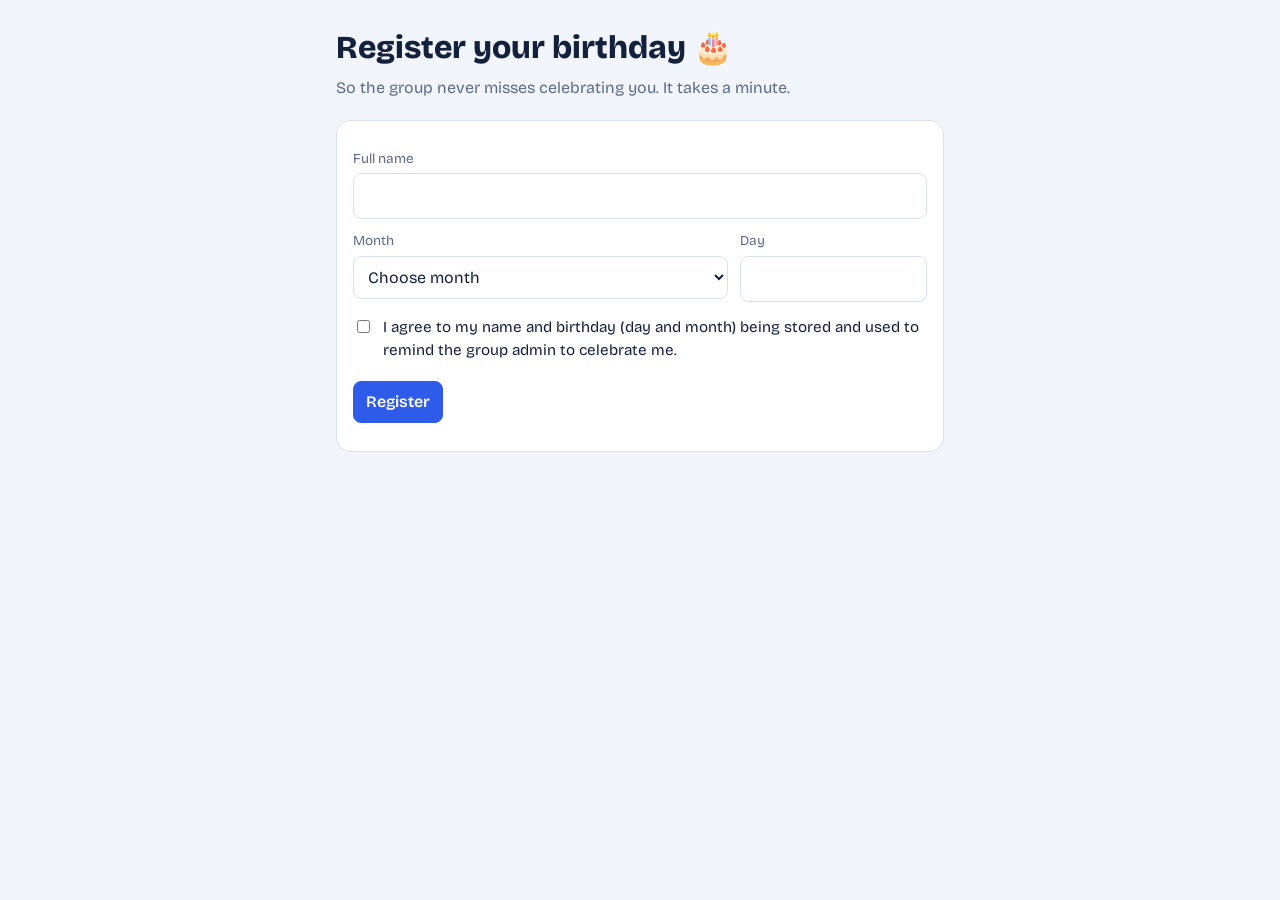
==== index.html @ d1f50517 "Move files to root" ====
<!DOCTYPE html>
<html lang="en">
<head>
<meta charset="utf-8">
<meta name="viewport" content="width=device-width, initial-scale=1">
<title>Register your birthday</title>
<link href="https://fonts.googleapis.com/css2?family=Bricolage+Grotesque:wght@400;600;800&display=swap" rel="stylesheet">
<link rel="stylesheet" href="/style.css">
</head>
<body>
<main>
<h1>Register your birthday 🎂</h1>
<p class="sub">So the group never misses celebrating you. It takes a minute.</p>
<section>
<form id="f" novalidate>
<label for="name">Full name</label>
<input id="name" name="name" autocomplete="name" maxlength="80" required>
<div class="grid">
<div><label for="month">Month</label><select id="month" name="month" required></select></div>
<div><label for="day">Day</label><input id="day" name="day" type="number" min="1" max="31" inputmode="numeric" required></div>
</div>
<input class="hp" name="website" tabindex="-1" autocomplete="off" aria-hidden="true">
<label class="check"><input type="checkbox" name="consent" required> I agree to my name and birthday (day and month) being stored and used to remind the group admin to celebrate me.</label>
<button class="primary" type="submit">Register</button>
<div id="msg" role="status"></div>
</form>
</section>
</main>
<script>
const M=["January","February","March","April","May","June","July","August","September","October","November","December"];
const f=document.getElementById("f"),msg=document.getElementById("msg");
f.month.innerHTML='<option value="">Choose month</option>'+M.map((x,i)=>`<option value="${i+1}">${x}</option>`).join("");
f.onsubmit=async e=>{
  e.preventDefault();
  msg.textContent="Saving...";
  const data=Object.fromEntries(new FormData(f));
  data.consent=f.consent.checked;
  try{
    const r=await fetch("/api/register",{method:"POST",headers:{"Content-Type":"application/json"},body:JSON.stringify(data)});
    const j=await r.json();
    if(r.ok){f.reset();msg.textContent="Thank you! Your birthday has been added. 🎉"}
    else msg.textContent=j.error||"Something went wrong.";
  }catch{msg.textContent="Network error. Please try again."}
};
</script>
</body>
</html>
---- style.css ----
:root{--bg:#f2f5fb;--card:#fff;--ink:#14213d;--mute:#5d6b86;--line:#dbe2ef;--acc:#2f5bea}
@media(prefers-color-scheme:dark){:root{--bg:#0e1424;--card:#172038;--ink:#e8edf8;--mute:#9aa8c4;--line:#2a3657}input,select,button{background:#0e1424!important}button.primary{background:var(--acc)!important}}
*{box-sizing:border-box}
body{margin:0;background:var(--bg);color:var(--ink);font:16px/1.5 "Bricolage Grotesque",system-ui,sans-serif}
main{max-width:640px;margin:0 auto;padding:24px 16px 64px}
h1{font-size:2rem;font-weight:800;margin:0 0 4px}
.sub{color:var(--mute);margin:0 0 20px}
section{background:var(--card);border:1px solid var(--line);border-radius:14px;padding:16px;margin-bottom:16px}
label{display:block;font-size:.85rem;color:var(--mute);margin:12px 0 4px}
input,select{width:100%;font:inherit;padding:10px;border:1px solid var(--line);border-radius:8px;color:var(--ink);background:#fff}
button{font:inherit;cursor:pointer;border:1px solid var(--line);background:#fff;color:var(--ink);padding:8px 12px;border-radius:8px}
button.primary{background:var(--acc);border-color:var(--acc);color:#fff;font-weight:600;margin-top:16px}
:focus-visible{outline:3px solid var(--acc);outline-offset:2px}
.grid{display:grid;grid-template-columns:2fr 1fr;gap:12px}
.check{display:flex;gap:10px;align-items:flex-start;margin-top:14px;color:var(--ink);font-size:.95rem}
.check input{width:auto;margin-top:4px}
.hp{position:absolute;left:-9999px}
#msg{margin-top:12px;font-weight:600}
.item{display:flex;justify-content:space-between;align-items:center;gap:12px;border-top:1px solid var(--line);padding:8px 0}
.item:first-child{border-top:0}
.meta{color:var(--mute);font-size:.9rem}
.row{display:flex;gap:8px;flex-wrap:wrap}
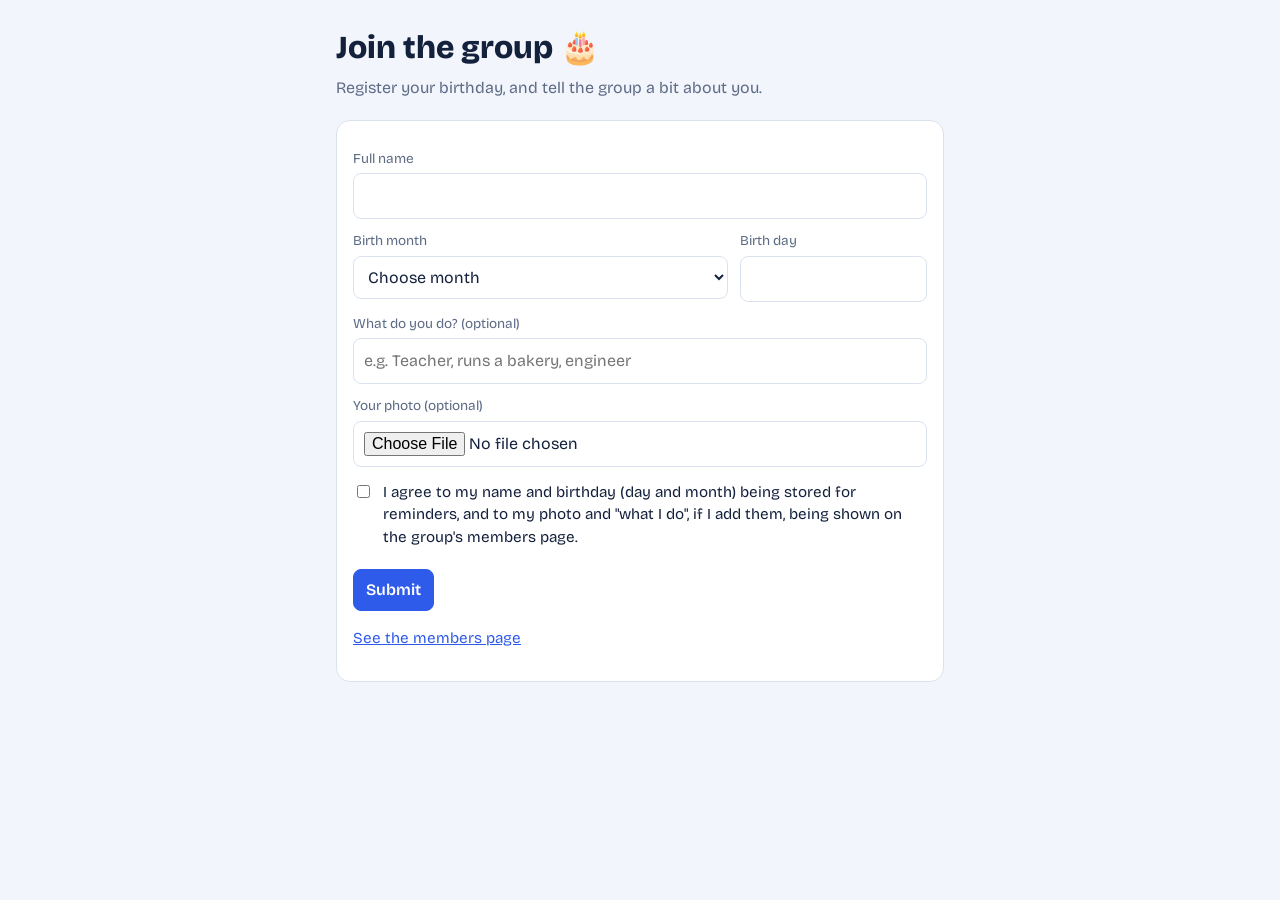
==== commit 9a63d61d: "Update title and form labels in index.html" ====
--- a/index.html
+++ b/index.html
@@ -3,42 +3,52 @@
 <head>
 <meta charset="utf-8">
 <meta name="viewport" content="width=device-width, initial-scale=1">
-<title>Register your birthday</title>
+<title>Join the group directory</title>
 <link href="https://fonts.googleapis.com/css2?family=Bricolage+Grotesque:wght@400;600;800&display=swap" rel="stylesheet">
 <link rel="stylesheet" href="/style.css">
+<style>#prev{width:96px;height:96px;border-radius:50%;object-fit:cover;margin-top:8px;display:none}.links{margin-top:16px;font-size:.95rem}a{color:var(--acc)}</style>
 </head>
 <body>
 <main>
-<h1>Register your birthday 🎂</h1>
-<p class="sub">So the group never misses celebrating you. It takes a minute.</p>
+<h1>Join the group 🎂</h1>
+<p class="sub">Register your birthday, and tell the group a bit about you.</p>
 <section>
 <form id="f" novalidate>
 <label for="name">Full name</label>
 <input id="name" name="name" autocomplete="name" maxlength="80" required>
 <div class="grid">
-<div><label for="month">Month</label><select id="month" name="month" required></select></div>
-<div><label for="day">Day</label><input id="day" name="day" type="number" min="1" max="31" inputmode="numeric" required></div>
+<div><label for="month">Birth month</label><select id="month" name="month" required></select></div>
+<div><label for="day">Birth day</label><input id="day" name="day" type="number" min="1" max="31" inputmode="numeric" required></div>
 </div>
+<label for="occ">What do you do? (optional)</label>
+<input id="occ" name="occupation" maxlength="120" placeholder="e.g. Teacher, runs a bakery, engineer">
+<label for="pic">Your photo (optional)</label>
+<input id="pic" type="file" accept="image/*">
+<img id="prev" alt="Photo preview">
 <input class="hp" name="website" tabindex="-1" autocomplete="off" aria-hidden="true">
-<label class="check"><input type="checkbox" name="consent" required> I agree to my name and birthday (day and month) being stored and used to remind the group admin to celebrate me.</label>
-<button class="primary" type="submit">Register</button>
+<label class="check"><input type="checkbox" name="consent" required> I agree to my name and birthday (day and month) being stored for reminders, and to my photo and "what I do", if I add them, being shown on the group's members page.</label>
+<button class="primary" type="submit">Submit</button>
 <div id="msg" role="status"></div>
 </form>
+<p class="links"><a href="/members.html">See the members page</a></p>
 </section>
 </main>
 <script>
 const M=["January","February","March","April","May","June","July","August","September","October","November","December"];
-const f=document.getElementById("f"),msg=document.getElementById("msg");
+const f=document.getElementById("f"),msg=document.getElementById("msg"),pic=document.getElementById("pic"),prev=document.getElementById("prev");
 f.month.innerHTML='<option value="">Choose month</option>'+M.map((x,i)=>`<option value="${i+1}">${x}</option>`).join("");
+function shrink(file){return new Promise((ok,no)=>{const img=new Image();img.onload=()=>{const r=Math.min(1,480/Math.max(img.width,img.height));const c=document.createElement("canvas");c.width=Math.round(img.width*r);c.height=Math.round(img.height*r);c.getContext("2d").drawImage(img,0,0,c.width,c.height);ok(c.toDataURL("image/jpeg",0.8))};img.onerror=no;img.src=URL.createObjectURL(file)})}
+pic.onchange=async()=>{if(!pic.files[0]){prev.style.display="none";return}try{prev.src=await shrink(pic.files[0]);prev.style.display="block"}catch{msg.textContent="That file isn't a usable picture.";pic.value=""}};
 f.onsubmit=async e=>{
   e.preventDefault();
   msg.textContent="Saving...";
   const data=Object.fromEntries(new FormData(f));
   data.consent=f.consent.checked;
+  if(pic.files[0]){try{data.photo=await shrink(pic.files[0])}catch{msg.textContent="That file isn't a usable picture.";return}}
   try{
     const r=await fetch("/api/register",{method:"POST",headers:{"Content-Type":"application/json"},body:JSON.stringify(data)});
     const j=await r.json();
-    if(r.ok){f.reset();msg.textContent="Thank you! Your birthday has been added. 🎉"}
+    if(r.ok){f.reset();prev.style.display="none";msg.textContent=j.pending?"Thank you! Your profile will show on the members page once the admin approves it. 🎉":"Thank you! Your birthday has been added. 🎉"}
     else msg.textContent=j.error||"Something went wrong.";
   }catch{msg.textContent="Network error. Please try again."}
 };
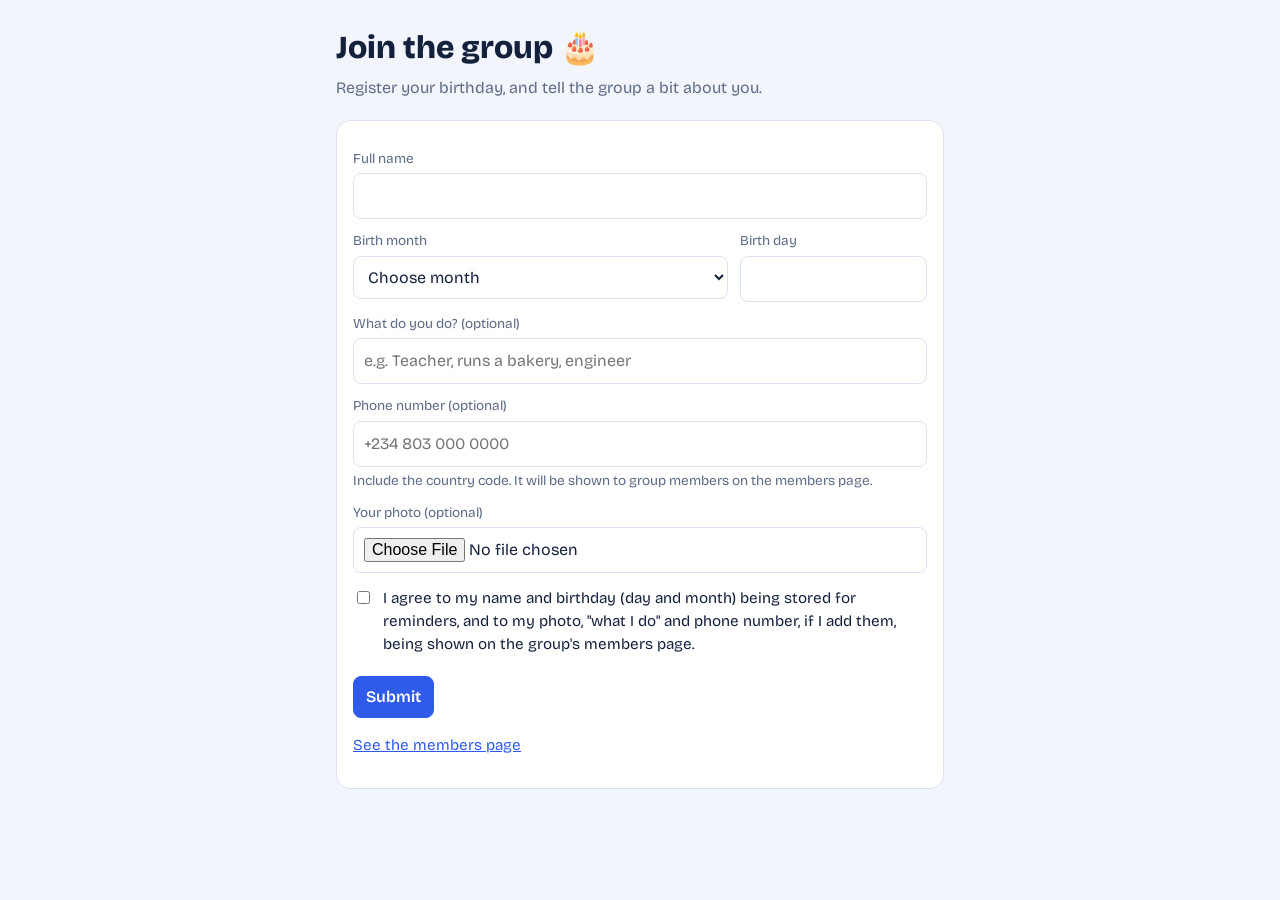
==== commit 0c7642c2: "Add phone number input and update consent message" ====
--- a/index.html
+++ b/index.html
@@ -6,7 +6,7 @@
 <title>Join the group directory</title>
 <link href="https://fonts.googleapis.com/css2?family=Bricolage+Grotesque:wght@400;600;800&display=swap" rel="stylesheet">
 <link rel="stylesheet" href="/style.css">
-<style>#prev{width:96px;height:96px;border-radius:50%;object-fit:cover;margin-top:8px;display:none}.links{margin-top:16px;font-size:.95rem}a{color:var(--acc)}</style>
+<style>#prev{width:96px;height:96px;border-radius:50%;object-fit:cover;margin-top:8px;display:none}.links{margin-top:16px;font-size:.95rem}a{color:var(--acc)}.hint{font-size:.85rem;color:var(--mute);margin-top:4px}</style>
 </head>
 <body>
 <main>
@@ -22,11 +22,14 @@
 </div>
 <label for="occ">What do you do? (optional)</label>
 <input id="occ" name="occupation" maxlength="120" placeholder="e.g. Teacher, runs a bakery, engineer">
+<label for="ph">Phone number (optional)</label>
+<input id="ph" name="phone" type="tel" autocomplete="tel" placeholder="+234 803 000 0000">
+<div class="hint">Include the country code. It will be shown to group members on the members page.</div>
 <label for="pic">Your photo (optional)</label>
 <input id="pic" type="file" accept="image/*">
 <img id="prev" alt="Photo preview">
 <input class="hp" name="website" tabindex="-1" autocomplete="off" aria-hidden="true">
-<label class="check"><input type="checkbox" name="consent" required> I agree to my name and birthday (day and month) being stored for reminders, and to my photo and "what I do", if I add them, being shown on the group's members page.</label>
+<label class="check"><input type="checkbox" name="consent" required> I agree to my name and birthday (day and month) being stored for reminders, and to my photo, "what I do" and phone number, if I add them, being shown on the group's members page.</label>
 <button class="primary" type="submit">Submit</button>
 <div id="msg" role="status"></div>
 </form>
